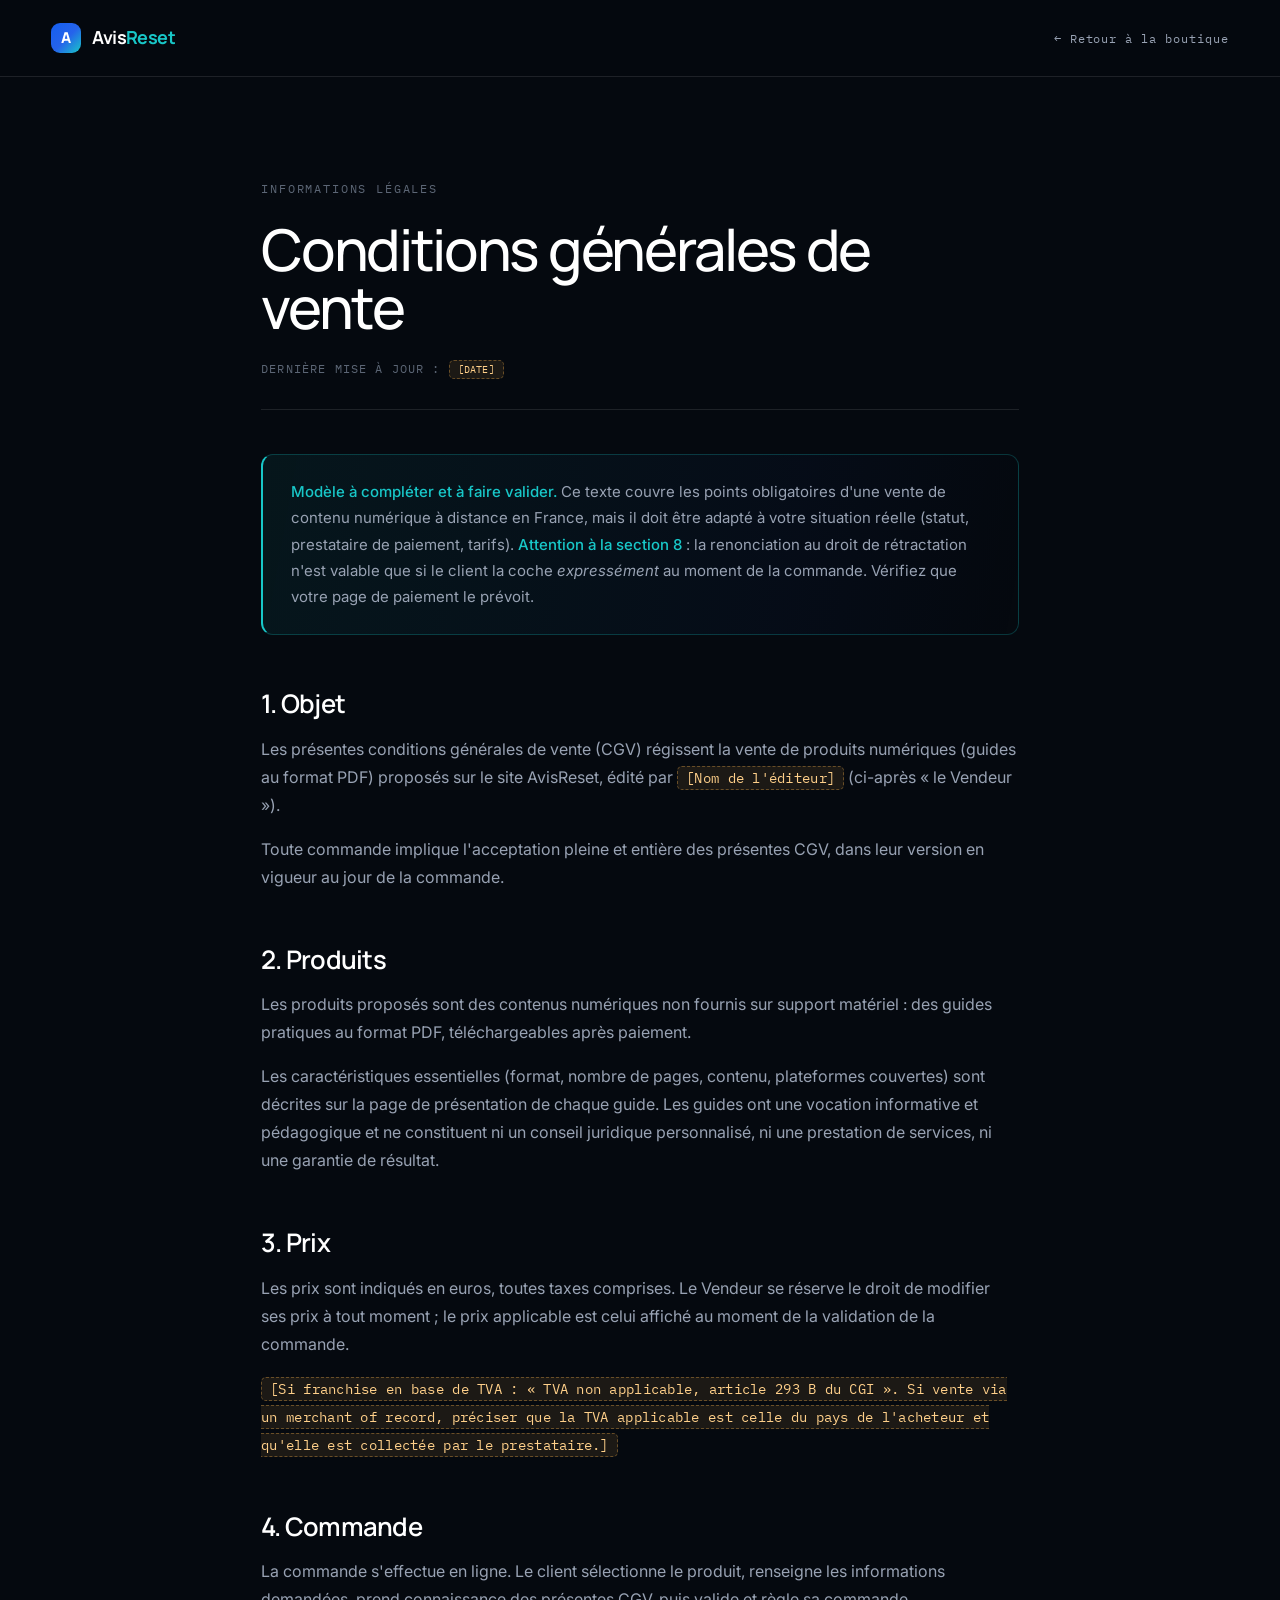
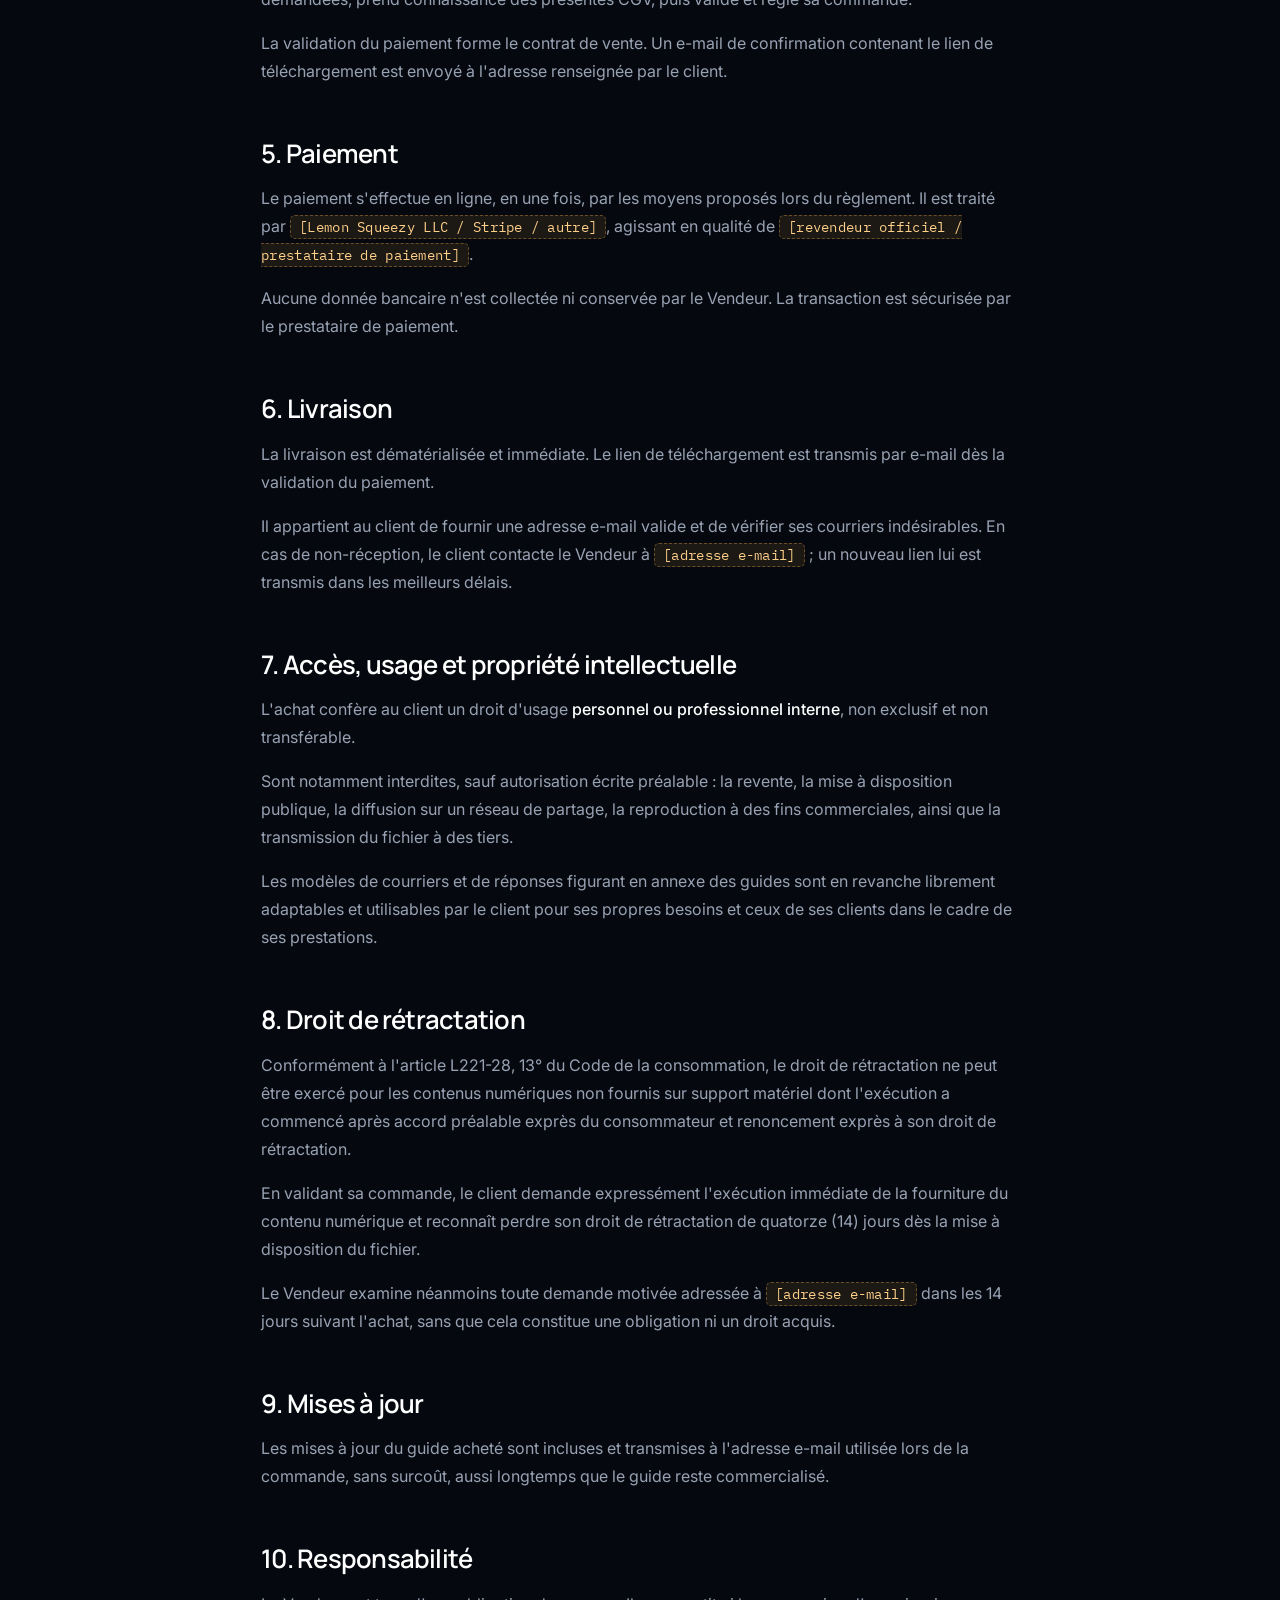
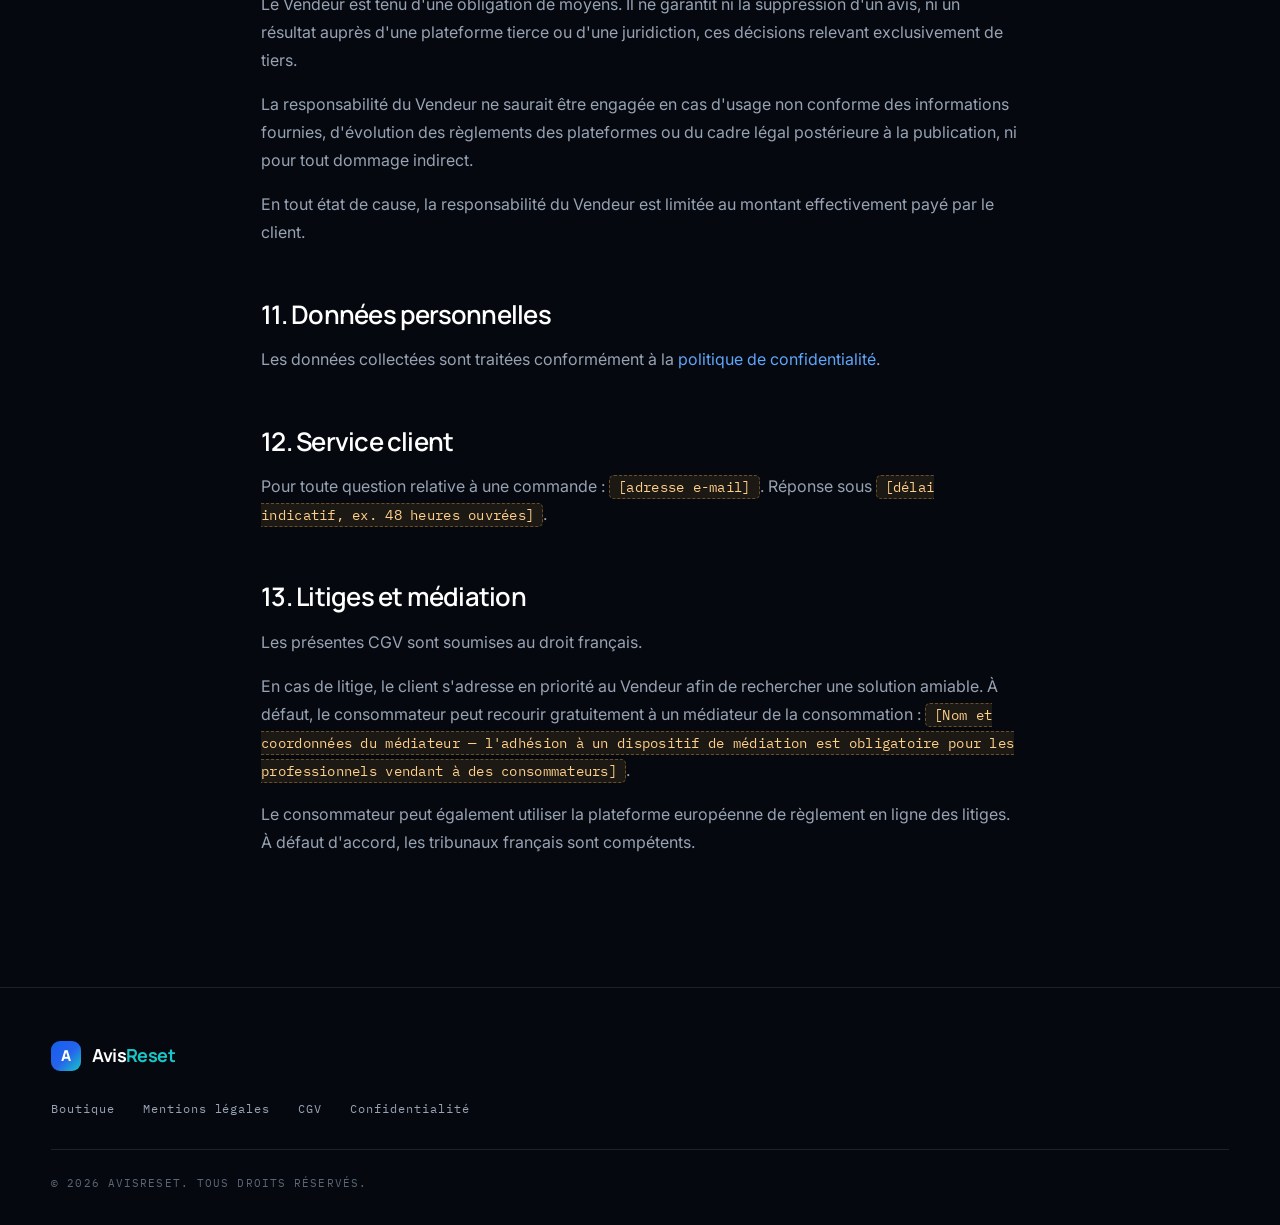
==== cgv.html @ ee719c5a "Boutique AvisReset — guide #01 Landing sombre pour la collection de guides e-réputation.  - Directio" ====
<!DOCTYPE html>
<html lang="fr">
<head>
<meta charset="UTF-8">
<meta name="viewport" content="width=device-width, initial-scale=1">
<title>Conditions générales de vente — AvisReset</title>
<meta name="robots" content="noindex">
<meta name="theme-color" content="#05090F">
<link rel="icon" href="data:image/svg+xml,%3Csvg xmlns='http://www.w3.org/2000/svg' viewBox='0 0 64 64'%3E%3Cdefs%3E%3ClinearGradient id='g' x1='0' y1='0' x2='1' y2='1'%3E%3Cstop offset='0' stop-color='%23155EEF'/%3E%3Cstop offset='1' stop-color='%2318C7C8'/%3E%3C/linearGradient%3E%3C/defs%3E%3Crect width='64' height='64' rx='16' fill='url(%23g)'/%3E%3Ctext x='32' y='45' font-family='Arial' font-size='38' font-weight='bold' fill='%23fff' text-anchor='middle'%3EA%3C/text%3E%3C/svg%3E">
<link rel="preconnect" href="https://fonts.googleapis.com">
<link rel="preconnect" href="https://fonts.gstatic.com" crossorigin>
<link href="https://fonts.googleapis.com/css2?family=Manrope:wght@500;600;700;800&family=Inter:wght@400;500&family=IBM+Plex+Mono:wght@400;500&display=swap" rel="stylesheet">
<link rel="stylesheet" href="legal.css">
</head>
<body>

<header>
  <div class="nav">
    <a href="index.html" class="brand">
      <div class="brand-mark" aria-hidden="true">A</div>
      <div class="brand-name">Avis<em>Reset</em></div>
    </a>
    <a href="index.html" class="back">← Retour à la boutique</a>
  </div>
</header>

<main class="page">
  <div class="wrap">
    <div class="eyebrow">Informations légales</div>
    <h1>Conditions générales de vente</h1>
    <p class="updated">Dernière mise à jour : <span class="field">[DATE]</span></p>

    <div class="todo">
      <strong>Modèle à compléter et à faire valider.</strong> Ce texte couvre les points obligatoires d'une vente de contenu numérique à distance en France, mais il doit être adapté à votre situation réelle (statut, prestataire de paiement, tarifs). <strong>Attention à la section 8</strong> : la renonciation au droit de rétractation n'est valable que si le client la coche <em>expressément</em> au moment de la commande. Vérifiez que votre page de paiement le prévoit.
    </div>

    <h2>1. Objet</h2>
    <p>Les présentes conditions générales de vente (CGV) régissent la vente de produits numériques (guides au format PDF) proposés sur le site AvisReset, édité par <span class="field">[Nom de l'éditeur]</span> (ci-après « le Vendeur »).</p>
    <p>Toute commande implique l'acceptation pleine et entière des présentes CGV, dans leur version en vigueur au jour de la commande.</p>

    <h2>2. Produits</h2>
    <p>Les produits proposés sont des contenus numériques non fournis sur support matériel : des guides pratiques au format PDF, téléchargeables après paiement.</p>
    <p>Les caractéristiques essentielles (format, nombre de pages, contenu, plateformes couvertes) sont décrites sur la page de présentation de chaque guide. Les guides ont une vocation informative et pédagogique et ne constituent ni un conseil juridique personnalisé, ni une prestation de services, ni une garantie de résultat.</p>

    <h2>3. Prix</h2>
    <p>Les prix sont indiqués en euros, toutes taxes comprises. Le Vendeur se réserve le droit de modifier ses prix à tout moment ; le prix applicable est celui affiché au moment de la validation de la commande.</p>
    <p><span class="field">[Si franchise en base de TVA : « TVA non applicable, article 293 B du CGI ». Si vente via un merchant of record, préciser que la TVA applicable est celle du pays de l'acheteur et qu'elle est collectée par le prestataire.]</span></p>

    <h2>4. Commande</h2>
    <p>La commande s'effectue en ligne. Le client sélectionne le produit, renseigne les informations demandées, prend connaissance des présentes CGV, puis valide et règle sa commande.</p>
    <p>La validation du paiement forme le contrat de vente. Un e-mail de confirmation contenant le lien de téléchargement est envoyé à l'adresse renseignée par le client.</p>

    <h2>5. Paiement</h2>
    <p>Le paiement s'effectue en ligne, en une fois, par les moyens proposés lors du règlement. Il est traité par <span class="field">[Lemon Squeezy LLC / Stripe / autre]</span>, agissant en qualité de <span class="field">[revendeur officiel / prestataire de paiement]</span>.</p>
    <p>Aucune donnée bancaire n'est collectée ni conservée par le Vendeur. La transaction est sécurisée par le prestataire de paiement.</p>

    <h2>6. Livraison</h2>
    <p>La livraison est dématérialisée et immédiate. Le lien de téléchargement est transmis par e-mail dès la validation du paiement.</p>
    <p>Il appartient au client de fournir une adresse e-mail valide et de vérifier ses courriers indésirables. En cas de non-réception, le client contacte le Vendeur à <span class="field">[adresse e-mail]</span> ; un nouveau lien lui est transmis dans les meilleurs délais.</p>

    <h2>7. Accès, usage et propriété intellectuelle</h2>
    <p>L'achat confère au client un droit d'usage <strong>personnel ou professionnel interne</strong>, non exclusif et non transférable.</p>
    <p>Sont notamment interdites, sauf autorisation écrite préalable : la revente, la mise à disposition publique, la diffusion sur un réseau de partage, la reproduction à des fins commerciales, ainsi que la transmission du fichier à des tiers.</p>
    <p>Les modèles de courriers et de réponses figurant en annexe des guides sont en revanche librement adaptables et utilisables par le client pour ses propres besoins et ceux de ses clients dans le cadre de ses prestations.</p>

    <h2>8. Droit de rétractation</h2>
    <p>Conformément à l'article L221-28, 13° du Code de la consommation, le droit de rétractation ne peut être exercé pour les contenus numériques non fournis sur support matériel dont l'exécution a commencé après accord préalable exprès du consommateur et renoncement exprès à son droit de rétractation.</p>
    <p>En validant sa commande, le client demande expressément l'exécution immédiate de la fourniture du contenu numérique et reconnaît perdre son droit de rétractation de quatorze (14) jours dès la mise à disposition du fichier.</p>
    <p>Le Vendeur examine néanmoins toute demande motivée adressée à <span class="field">[adresse e-mail]</span> dans les 14 jours suivant l'achat, sans que cela constitue une obligation ni un droit acquis.</p>

    <h2>9. Mises à jour</h2>
    <p>Les mises à jour du guide acheté sont incluses et transmises à l'adresse e-mail utilisée lors de la commande, sans surcoût, aussi longtemps que le guide reste commercialisé.</p>

    <h2>10. Responsabilité</h2>
    <p>Le Vendeur est tenu d'une obligation de moyens. Il ne garantit ni la suppression d'un avis, ni un résultat auprès d'une plateforme tierce ou d'une juridiction, ces décisions relevant exclusivement de tiers.</p>
    <p>La responsabilité du Vendeur ne saurait être engagée en cas d'usage non conforme des informations fournies, d'évolution des règlements des plateformes ou du cadre légal postérieure à la publication, ni pour tout dommage indirect.</p>
    <p>En tout état de cause, la responsabilité du Vendeur est limitée au montant effectivement payé par le client.</p>

    <h2>11. Données personnelles</h2>
    <p>Les données collectées sont traitées conformément à la <a href="confidentialite.html">politique de confidentialité</a>.</p>

    <h2>12. Service client</h2>
    <p>Pour toute question relative à une commande : <span class="field">[adresse e-mail]</span>. Réponse sous <span class="field">[délai indicatif, ex. 48 heures ouvrées]</span>.</p>

    <h2>13. Litiges et médiation</h2>
    <p>Les présentes CGV sont soumises au droit français.</p>
    <p>En cas de litige, le client s'adresse en priorité au Vendeur afin de rechercher une solution amiable. À défaut, le consommateur peut recourir gratuitement à un médiateur de la consommation : <span class="field">[Nom et coordonnées du médiateur — l'adhésion à un dispositif de médiation est obligatoire pour les professionnels vendant à des consommateurs]</span>.</p>
    <p>Le consommateur peut également utiliser la plateforme européenne de règlement en ligne des litiges. À défaut d'accord, les tribunaux français sont compétents.</p>
  </div>
</main>

<footer>
  <div class="wrap">
    <div class="brand on-dark">
      <div class="brand-mark" aria-hidden="true">A</div>
      <div class="brand-name">Avis<em>Reset</em></div>
    </div>
    <div class="f-links">
      <a href="index.html">Boutique</a>
      <a href="mentions-legales.html">Mentions légales</a>
      <a href="cgv.html">CGV</a>
      <a href="confidentialite.html">Confidentialité</a>
    </div>
    <div class="f-bottom">© 2026 AvisReset. Tous droits réservés.</div>
  </div>
</footer>

</body>
</html>
---- legal.css ----
/* AvisReset — pages légales, même direction sombre que la boutique */
*,*::before,*::after{box-sizing:border-box;margin:0;padding:0}
:root{
  --bg:#05090f;
  --fg:#ffffff;
  --fg-2:#98a2b3;
  --fg-3:#5c6675;
  --hair:rgba(255,255,255,.10);
  --hair-2:rgba(255,255,255,.16);
  --blue:#2563eb;
  --blue-lt:#60a5fa;
  --teal:#18c7c8;
  --mono:"IBM Plex Mono",ui-monospace,SFMono-Regular,Consolas,monospace;
  --disp:"Manrope","Aptos","Segoe UI",-apple-system,BlinkMacSystemFont,Arial,sans-serif;
  --body:"Inter","Aptos","Segoe UI",-apple-system,BlinkMacSystemFont,Arial,sans-serif;
  --gut:clamp(20px,4vw,56px);
}
html{scroll-behavior:smooth;-webkit-text-size-adjust:100%}
body{background:var(--bg);color:var(--fg-2);font-family:var(--body);
  font-size:16px;line-height:1.75;-webkit-font-smoothing:antialiased}
::selection{background:var(--blue);color:#fff}
a{color:var(--blue-lt);text-decoration:none;transition:color .2s ease}
a:hover{color:var(--teal)}
strong{color:var(--fg);font-weight:500}

.wrap{max-width:860px;margin:0 auto;padding:0 var(--gut)}

/* ─── header ─── */
header{position:sticky;top:0;z-index:20;background:rgba(5,9,15,.82);
  backdrop-filter:blur(16px);border-bottom:1px solid var(--hair)}
.nav{display:flex;align-items:center;height:76px;max-width:1320px;margin:0 auto;padding:0 var(--gut)}
.brand{display:flex;align-items:center;gap:11px}
.brand-mark{width:30px;height:30px;border-radius:9px;flex:none;
  background:linear-gradient(135deg,#155eef 0%,#2563eb 52%,#18c7c8 100%);
  display:grid;place-items:center;font-family:var(--disp);font-weight:800;font-size:15px;color:#fff}
.brand-name{font-family:var(--disp);font-size:18px;font-weight:700;letter-spacing:-.03em;color:var(--fg)}
.brand-name em{font-style:normal;color:var(--teal)}
.brand.on-dark .brand-name{color:var(--fg)}
.brand.on-dark .brand-name em{color:var(--teal)}
.back{margin-left:auto;font-family:var(--mono);font-size:12px;letter-spacing:.08em;color:var(--fg-2)}
.back:hover{color:var(--fg)}

/* ─── page ─── */
.page{padding:clamp(56px,8vw,104px) 0 clamp(64px,9vw,120px)}
.eyebrow{font-family:var(--mono);font-size:11.5px;letter-spacing:.16em;
  text-transform:uppercase;color:var(--fg-3);margin-bottom:20px}
h1{font-family:var(--disp);font-size:clamp(2.1rem,5.4vw,3.6rem);font-weight:500;
  letter-spacing:-.04em;line-height:1.02;color:var(--fg);margin-bottom:22px}
.updated{font-family:var(--mono);font-size:11.5px;letter-spacing:.1em;text-transform:uppercase;
  color:var(--fg-3);padding-bottom:30px;margin-bottom:44px;border-bottom:1px solid var(--hair)}
h2{font-family:var(--disp);font-size:clamp(1.25rem,2.1vw,1.6rem);font-weight:600;
  letter-spacing:-.03em;line-height:1.15;color:var(--fg);margin:54px 0 16px}
h3{font-family:var(--disp);font-size:1.05rem;font-weight:600;letter-spacing:-.02em;
  color:var(--fg);margin:30px 0 10px}
p{margin-bottom:16px}
ul,ol{margin:0 0 18px 22px}
li{margin-bottom:9px}
li::marker{color:var(--teal)}

/* ─── encadré à compléter ─── */
.todo{
  border:1px solid rgba(24,199,200,.24);border-left:2px solid var(--teal);
  background:linear-gradient(100deg,rgba(24,199,200,.07),rgba(37,99,235,.04) 70%,transparent);
  border-radius:12px;padding:24px 28px;margin:0 0 44px;font-size:15px;color:var(--fg-2);
}
.todo strong{color:var(--teal);font-weight:500}
.todo code{font-family:var(--mono);font-size:.88em;color:var(--fg);
  background:rgba(255,255,255,.06);border-radius:4px;padding:2px 6px}

/* ─── champ à remplir ─── */
.field{
  font-family:var(--mono);font-size:.86em;letter-spacing:.02em;color:#ffd08a;
  background:rgba(255,183,77,.09);border:1px dashed rgba(255,183,77,.34);
  border-radius:5px;padding:2px 8px;
}

/* ─── tableaux ─── */
table{width:100%;border-collapse:collapse;margin:0 0 24px;font-size:15px;
  border-top:1px solid var(--hair)}
th{text-align:left;font-family:var(--mono);font-size:11px;letter-spacing:.14em;
  text-transform:uppercase;color:var(--fg-3);font-weight:400;
  border-bottom:1px solid var(--hair-2);padding:12px 16px 12px 0}
td{padding:14px 16px 14px 0;border-bottom:1px solid var(--hair);vertical-align:top;line-height:1.6}
td:last-child,th:last-child{padding-right:0}

/* ─── footer ─── */
footer{border-top:1px solid var(--hair);padding:52px 0 32px}
footer .wrap{max-width:1320px}
.f-links{display:flex;flex-wrap:wrap;gap:12px 28px;margin:26px 0 30px}
.f-links a{font-family:var(--mono);font-size:12px;letter-spacing:.08em;color:var(--fg-2)}
.f-links a:hover{color:var(--fg)}
.f-bottom{border-top:1px solid var(--hair);padding-top:24px;
  font-family:var(--mono);font-size:11px;letter-spacing:.1em;
  text-transform:uppercase;color:var(--fg-3)}
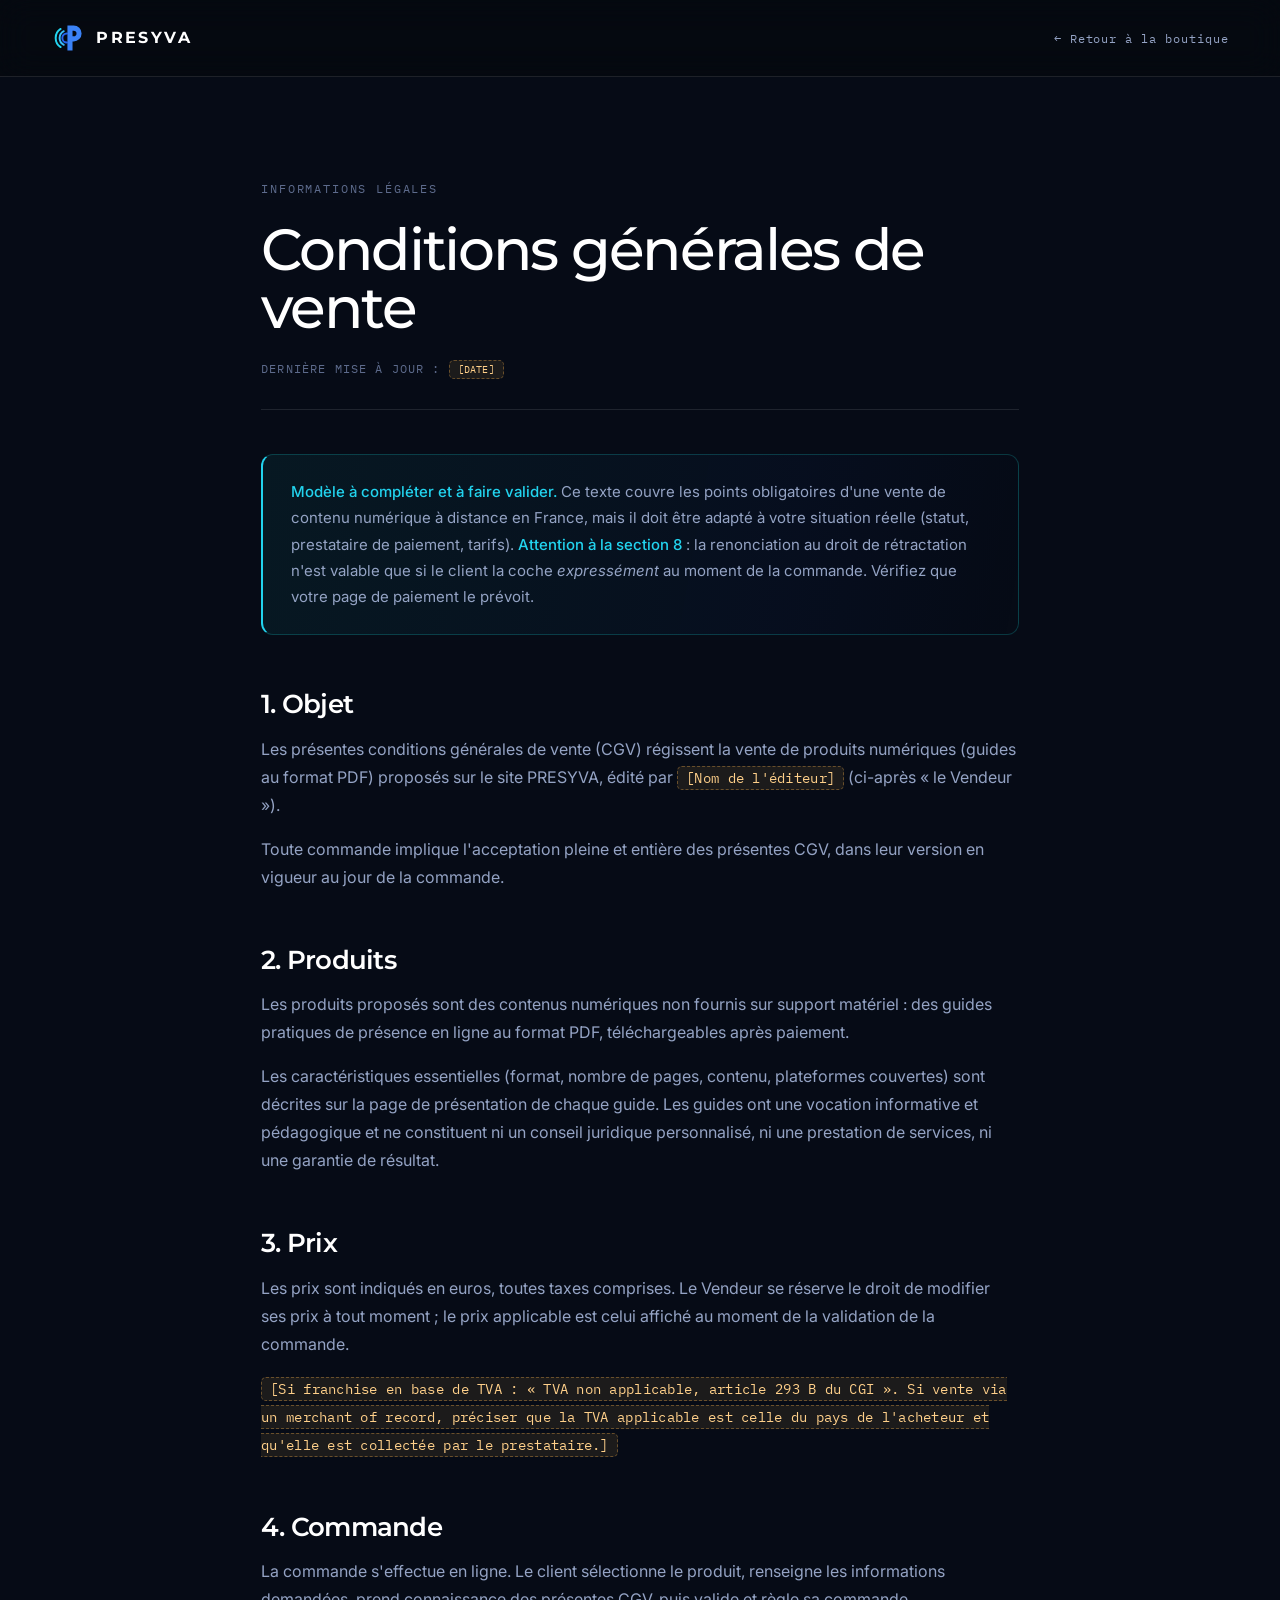
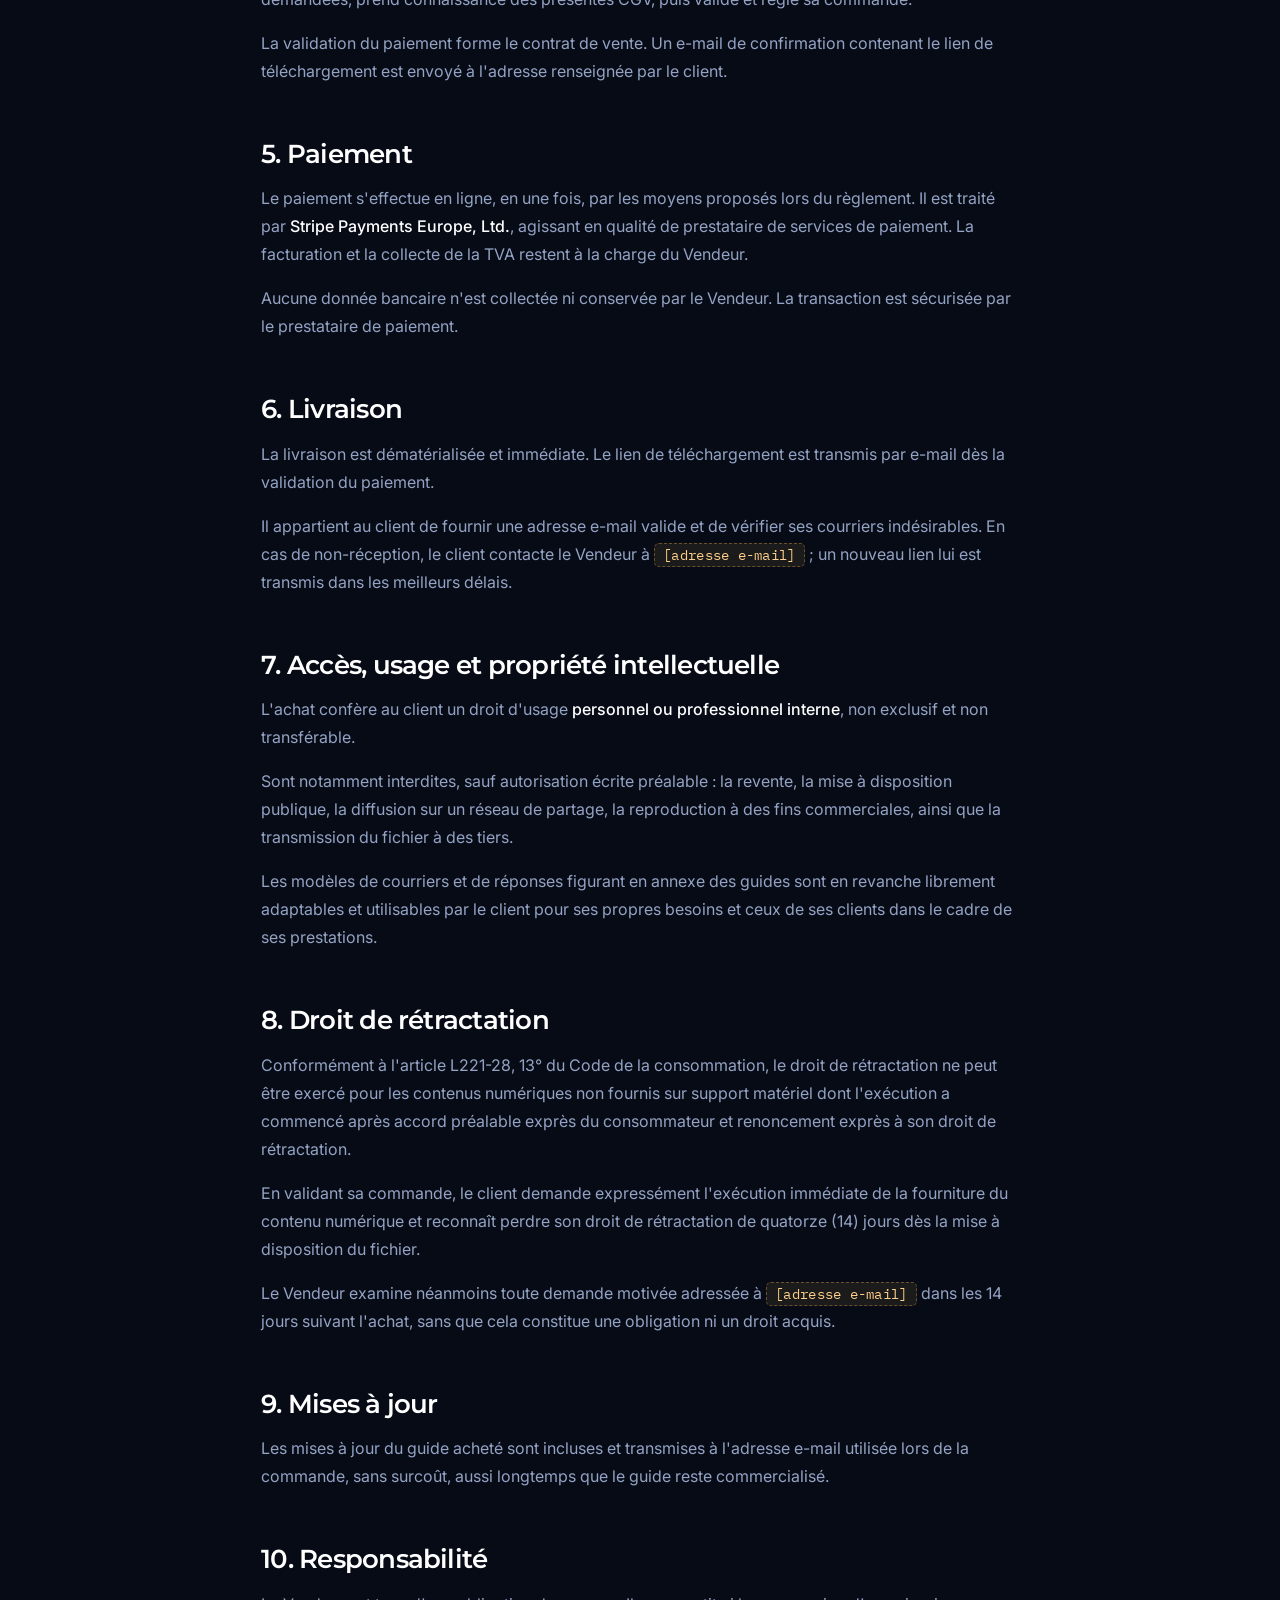
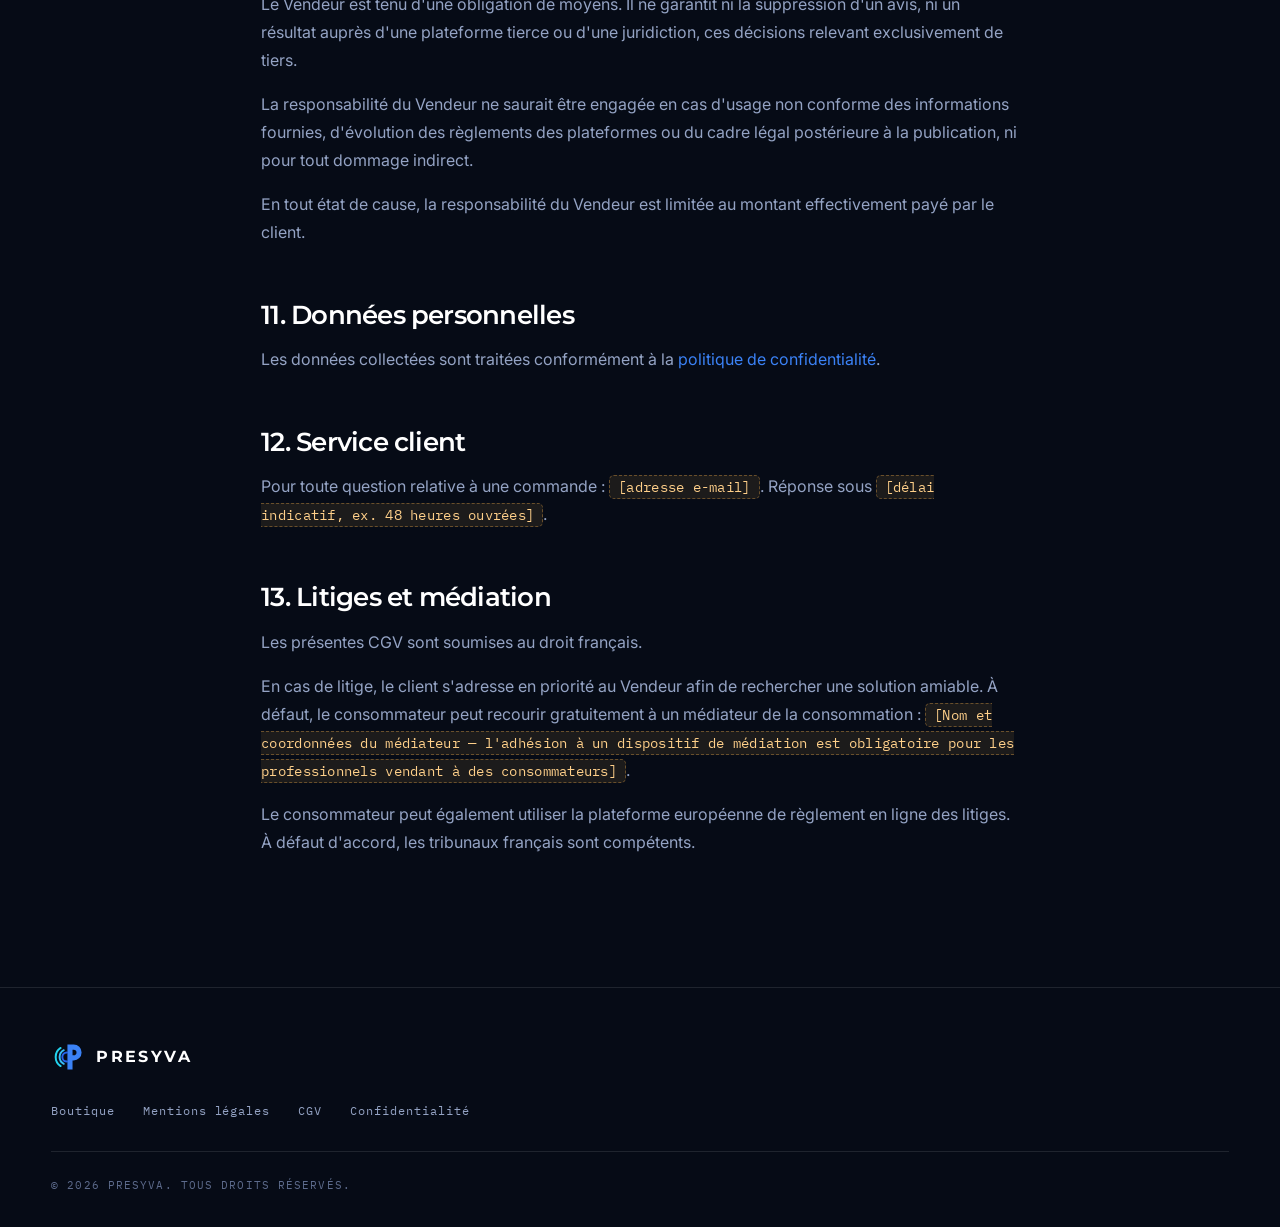
==== commit c01c245a: "Rebrand PRESYVA + nouveau guide #01 La marque AvisReset devient PRESYVA (slogan : maitrisez votre pr" ====
--- a/cgv.html
+++ b/cgv.html
@@ -3,13 +3,13 @@
 <head>
 <meta charset="UTF-8">
 <meta name="viewport" content="width=device-width, initial-scale=1">
-<title>Conditions générales de vente — AvisReset</title>
+<title>Conditions générales de vente — PRESYVA</title>
 <meta name="robots" content="noindex">
-<meta name="theme-color" content="#05090F">
-<link rel="icon" href="data:image/svg+xml,%3Csvg xmlns='http://www.w3.org/2000/svg' viewBox='0 0 64 64'%3E%3Cdefs%3E%3ClinearGradient id='g' x1='0' y1='0' x2='1' y2='1'%3E%3Cstop offset='0' stop-color='%23155EEF'/%3E%3Cstop offset='1' stop-color='%2318C7C8'/%3E%3C/linearGradient%3E%3C/defs%3E%3Crect width='64' height='64' rx='16' fill='url(%23g)'/%3E%3Ctext x='32' y='45' font-family='Arial' font-size='38' font-weight='bold' fill='%23fff' text-anchor='middle'%3EA%3C/text%3E%3C/svg%3E">
+<meta name="theme-color" content="#060B16">
+<link rel='icon' href="data:image/svg+xml,%3Csvg xmlns='http://www.w3.org/2000/svg' viewBox='0 0 120 120'%3E%3Crect width='120' height='120' rx='26' fill='%230f1e3d'/%3E%3Cpath d='M34 92 A38 38 0 0 1 34 28' fill='none' stroke='%2322d3ee' stroke-width='7' stroke-linecap='round'/%3E%3Cpath d='M45 84 A27 27 0 0 1 45 36' fill='none' stroke='%2338bdf8' stroke-width='7' stroke-linecap='round'/%3E%3Cpath d='M56 76 A16 16 0 0 1 56 44' fill='none' stroke='%232563eb' stroke-width='7' stroke-linecap='round'/%3E%3Cpath d='M62 16 h18 a28 28 0 0 1 0 56 h-4 v32 h-18 V16 z M76 34 v20 h4 a10 10 0 0 0 0-20 z' fill='%233b82f6' fill-rule='evenodd'/%3E%3C/svg%3E">
 <link rel="preconnect" href="https://fonts.googleapis.com">
 <link rel="preconnect" href="https://fonts.gstatic.com" crossorigin>
-<link href="https://fonts.googleapis.com/css2?family=Manrope:wght@500;600;700;800&family=Inter:wght@400;500&family=IBM+Plex+Mono:wght@400;500&display=swap" rel="stylesheet">
+<link href="https://fonts.googleapis.com/css2?family=Montserrat:wght@500;600;700;800&family=Inter:wght@400;500&family=IBM+Plex+Mono:wght@400;500&display=swap" rel="stylesheet">
 <link rel="stylesheet" href="legal.css">
 </head>
 <body>
@@ -17,8 +17,7 @@
 <header>
   <div class="nav">
     <a href="index.html" class="brand">
-      <div class="brand-mark" aria-hidden="true">A</div>
-      <div class="brand-name">Avis<em>Reset</em></div>
+      <svg class="brand-mark" viewBox="0 0 120 120" aria-hidden="true"><path d="M34 92 A38 38 0 0 1 34 28" fill="none" stroke="#22d3ee" stroke-width="7" stroke-linecap="round"/><path d="M45 84 A27 27 0 0 1 45 36" fill="none" stroke="#38bdf8" stroke-width="7" stroke-linecap="round"/><path d="M56 76 A16 16 0 0 1 56 44" fill="none" stroke="#2563eb" stroke-width="7" stroke-linecap="round"/><path d="M62 16 h18 a28 28 0 0 1 0 56 h-4 v32 h-18 V16 z M76 34 v20 h4 a10 10 0 0 0 0-20 z" fill="#3b82f6" fill-rule="evenodd"/></svg><div class="brand-name">PRESYVA</div>
     </a>
     <a href="index.html" class="back">← Retour à la boutique</a>
   </div>
@@ -35,11 +34,11 @@
     </div>
 
     <h2>1. Objet</h2>
-    <p>Les présentes conditions générales de vente (CGV) régissent la vente de produits numériques (guides au format PDF) proposés sur le site AvisReset, édité par <span class="field">[Nom de l'éditeur]</span> (ci-après « le Vendeur »).</p>
+    <p>Les présentes conditions générales de vente (CGV) régissent la vente de produits numériques (guides au format PDF) proposés sur le site PRESYVA, édité par <span class="field">[Nom de l'éditeur]</span> (ci-après « le Vendeur »).</p>
     <p>Toute commande implique l'acceptation pleine et entière des présentes CGV, dans leur version en vigueur au jour de la commande.</p>
 
     <h2>2. Produits</h2>
-    <p>Les produits proposés sont des contenus numériques non fournis sur support matériel : des guides pratiques au format PDF, téléchargeables après paiement.</p>
+    <p>Les produits proposés sont des contenus numériques non fournis sur support matériel : des guides pratiques de présence en ligne au format PDF, téléchargeables après paiement.</p>
     <p>Les caractéristiques essentielles (format, nombre de pages, contenu, plateformes couvertes) sont décrites sur la page de présentation de chaque guide. Les guides ont une vocation informative et pédagogique et ne constituent ni un conseil juridique personnalisé, ni une prestation de services, ni une garantie de résultat.</p>
 
     <h2>3. Prix</h2>
@@ -51,7 +50,7 @@
     <p>La validation du paiement forme le contrat de vente. Un e-mail de confirmation contenant le lien de téléchargement est envoyé à l'adresse renseignée par le client.</p>
 
     <h2>5. Paiement</h2>
-    <p>Le paiement s'effectue en ligne, en une fois, par les moyens proposés lors du règlement. Il est traité par <span class="field">[Lemon Squeezy LLC / Stripe / autre]</span>, agissant en qualité de <span class="field">[revendeur officiel / prestataire de paiement]</span>.</p>
+    <p>Le paiement s'effectue en ligne, en une fois, par les moyens proposés lors du règlement. Il est traité par <strong>Stripe Payments Europe, Ltd.</strong>, agissant en qualité de prestataire de services de paiement. La facturation et la collecte de la TVA restent à la charge du Vendeur.</p>
     <p>Aucune donnée bancaire n'est collectée ni conservée par le Vendeur. La transaction est sécurisée par le prestataire de paiement.</p>
 
     <h2>6. Livraison</h2>
@@ -92,8 +91,7 @@
 <footer>
   <div class="wrap">
     <div class="brand on-dark">
-      <div class="brand-mark" aria-hidden="true">A</div>
-      <div class="brand-name">Avis<em>Reset</em></div>
+      <svg class="brand-mark" viewBox="0 0 120 120" aria-hidden="true"><path d="M34 92 A38 38 0 0 1 34 28" fill="none" stroke="#22d3ee" stroke-width="7" stroke-linecap="round"/><path d="M45 84 A27 27 0 0 1 45 36" fill="none" stroke="#38bdf8" stroke-width="7" stroke-linecap="round"/><path d="M56 76 A16 16 0 0 1 56 44" fill="none" stroke="#2563eb" stroke-width="7" stroke-linecap="round"/><path d="M62 16 h18 a28 28 0 0 1 0 56 h-4 v32 h-18 V16 z M76 34 v20 h4 a10 10 0 0 0 0-20 z" fill="#3b82f6" fill-rule="evenodd"/></svg><div class="brand-name">PRESYVA</div>
     </div>
     <div class="f-links">
       <a href="index.html">Boutique</a>
@@ -101,7 +99,7 @@
       <a href="cgv.html">CGV</a>
       <a href="confidentialite.html">Confidentialité</a>
     </div>
-    <div class="f-bottom">© 2026 AvisReset. Tous droits réservés.</div>
+    <div class="f-bottom">© 2026 PRESYVA. Tous droits réservés.</div>
   </div>
 </footer>
 
--- a/legal.css
+++ b/legal.css
@@ -1,17 +1,17 @@
-/* AvisReset — pages légales, même direction sombre que la boutique */
+/* PRESYVA — pages légales, même direction sombre que la boutique */
 *,*::before,*::after{box-sizing:border-box;margin:0;padding:0}
 :root{
-  --bg:#05090f;
+  --bg:#060b16;
   --fg:#ffffff;
-  --fg-2:#98a2b3;
-  --fg-3:#5c6675;
+  --fg-2:#94a3c4;
+  --fg-3:#5d6b8c;
   --hair:rgba(255,255,255,.10);
-  --hair-2:rgba(255,255,255,.16);
+  --hair-2:rgba(255,255,255,.17);
   --blue:#2563eb;
-  --blue-lt:#60a5fa;
-  --teal:#18c7c8;
+  --blue-lt:#3b82f6;
+  --teal:#22d3ee;
   --mono:"IBM Plex Mono",ui-monospace,SFMono-Regular,Consolas,monospace;
-  --disp:"Manrope","Aptos","Segoe UI",-apple-system,BlinkMacSystemFont,Arial,sans-serif;
+  --disp:"Montserrat","Aptos","Segoe UI",-apple-system,BlinkMacSystemFont,Arial,sans-serif;
   --body:"Inter","Aptos","Segoe UI",-apple-system,BlinkMacSystemFont,Arial,sans-serif;
   --gut:clamp(20px,4vw,56px);
 }
@@ -30,13 +30,9 @@
   backdrop-filter:blur(16px);border-bottom:1px solid var(--hair)}
 .nav{display:flex;align-items:center;height:76px;max-width:1320px;margin:0 auto;padding:0 var(--gut)}
 .brand{display:flex;align-items:center;gap:11px}
-.brand-mark{width:30px;height:30px;border-radius:9px;flex:none;
-  background:linear-gradient(135deg,#155eef 0%,#2563eb 52%,#18c7c8 100%);
-  display:grid;place-items:center;font-family:var(--disp);font-weight:800;font-size:15px;color:#fff}
-.brand-name{font-family:var(--disp);font-size:18px;font-weight:700;letter-spacing:-.03em;color:var(--fg)}
-.brand-name em{font-style:normal;color:var(--teal)}
+.brand-mark{width:34px;height:34px;flex:none}
+.brand-name{font-family:var(--disp);font-size:16px;font-weight:700;letter-spacing:.15em;color:var(--fg)}
 .brand.on-dark .brand-name{color:var(--fg)}
-.brand.on-dark .brand-name em{color:var(--teal)}
 .back{margin-left:auto;font-family:var(--mono);font-size:12px;letter-spacing:.08em;color:var(--fg-2)}
 .back:hover{color:var(--fg)}
 
